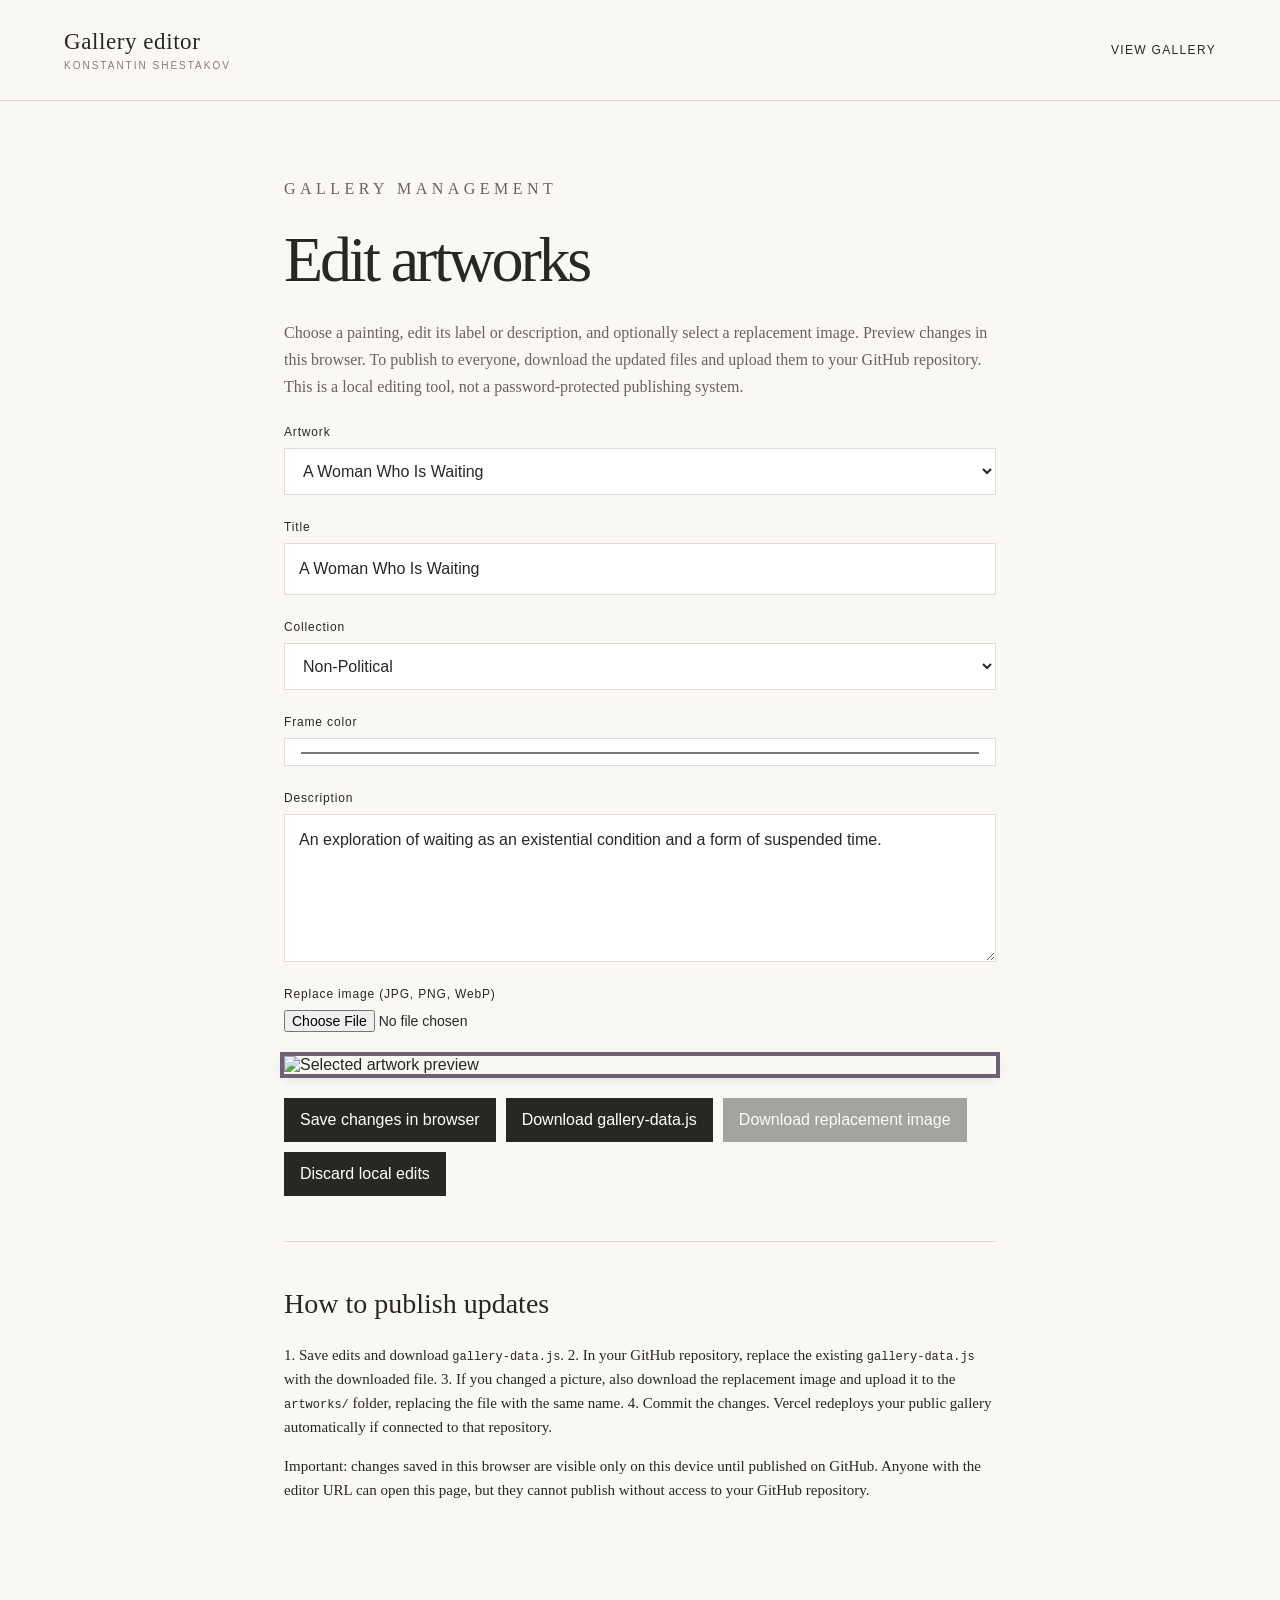
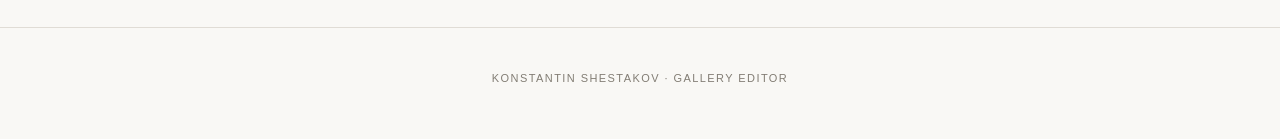
==== edit.html @ 8d38f8f2 "Add files via upload" ====
<!doctype html><html lang="en"><head><meta charset="UTF-8"><meta name="viewport" content="width=device-width,initial-scale=1"><title>Edit Gallery | Konstantin Shestakov</title><link rel="stylesheet" href="style.css"></head><body><header><div><div class="brand">Gallery editor</div><div class="sub">Konstantin Shestakov</div></div><a class="toplink" href="index.html">View gallery</a></header><main class="editor"><p class="eyebrow">Gallery management</p><h1>Edit artworks</h1><p>Choose a painting, edit its label or description, and optionally select a replacement image. Preview changes in this browser. To publish to everyone, download the updated files and upload them to your GitHub repository. This is a local editing tool, not a password-protected publishing system.</p><label for="choose">Artwork</label><select id="choose"></select><label for="title">Title</label><input id="title" type="text"><label for="category">Collection</label><select id="category"><option value="political">Political</option><option value="non-political">Non-Political</option></select><label for="frame-color">Frame color</label><input id="frame-color" type="color" value="#807667"><label for="description">Description</label><textarea id="description" rows="5"></textarea><label for="picture">Replace image (JPG, PNG, WebP)</label><input id="picture" type="file" accept="image/jpeg,image/png,image/webp"><img id="preview" alt="Selected artwork preview" class="editor-preview"><div class="editor-actions"><button id="save" type="button">Save changes in browser</button><button id="download-data" type="button">Download gallery-data.js</button><button id="download-picture" type="button" disabled>Download replacement image</button><button id="reset" type="button">Discard local edits</button></div><p class="editor-status" id="status" role="status"></p><div class="editor-help"><h2>How to publish updates</h2><p>1. Save edits and download <code>gallery-data.js</code>. 2. In your GitHub repository, replace the existing <code>gallery-data.js</code> with the downloaded file. 3. If you changed a picture, also download the replacement image and upload it to the <code>artworks/</code> folder, replacing the file with the same name. 4. Commit the changes. Vercel redeploys your public gallery automatically if connected to that repository.</p><p>Important: changes saved in this browser are visible only on this device until published on GitHub. Anyone with the editor URL can open this page, but they cannot publish without access to your GitHub repository.</p></div></main><footer>Konstantin Shestakov · Gallery editor</footer><script src="gallery-data.js"></script><script src="editor.js"></script></body></html>
---- style.css ----
:root{--paper:#f9f8f5;--ink:#292723;--muted:#827d74;--line:#e0dcd5;--frame:#33312d}*{box-sizing:border-box}html{scroll-behavior:smooth}body{margin:0;background:var(--paper);color:var(--ink);font-family:Arial,Helvetica,sans-serif;-webkit-font-smoothing:antialiased}button{font:inherit}header{border-bottom:1px solid var(--line);padding:29px clamp(22px,5vw,84px);display:flex;justify-content:space-between;align-items:center;gap:20px}.brand{font:23px Georgia,serif;letter-spacing:.025em}header .sub{margin-top:5px;text-transform:uppercase;letter-spacing:.2em;font-size:10px;color:var(--muted)}.toplink{font-size:12px;text-decoration:none;color:var(--ink);letter-spacing:.11em;text-transform:uppercase}.hero{text-align:center;padding:100px 20px 86px;max-width:950px;margin:auto}.eyebrow{font-size:11px;letter-spacing:.28em;text-transform:uppercase;color:var(--muted)}h1{font:normal clamp(42px,7vw,91px)/1.04 Georgia,'Times New Roman',serif;letter-spacing:-.05em;margin:25px 0}.hero p{font:18px/1.65 Georgia,serif;color:#69655f;max-width:510px;margin:0 auto}.collection{max-width:1480px;margin:0 auto;padding:0 clamp(20px,5vw,80px) 115px}.controls{display:flex;gap:25px;border-bottom:1px solid var(--line);align-items:center;justify-content:center;margin-bottom:65px;flex-wrap:wrap}.tab{border:0;background:none;padding:19px 0 20px;cursor:pointer;color:var(--muted);font-size:12px;letter-spacing:.13em;text-transform:uppercase;border-bottom:2px solid transparent}.tab.active{color:var(--ink);border-bottom-color:var(--ink)}.count{font-size:10px;color:var(--muted);margin-left:5px}.intro{margin:0 0 50px;display:flex;justify-content:space-between;align-items:end;gap:20px}.intro h2{font:normal 34px Georgia,serif;margin:0}.intro p{font-size:12px;letter-spacing:.08em;color:var(--muted);margin:0}.grid{display:grid;grid-template-columns:repeat(3,minmax(0,1fr));column-gap:clamp(20px,4vw,65px);row-gap:90px}.art{min-width:0;cursor:pointer}.art-image{height:clamp(240px,31vw,480px);display:flex;justify-content:center;align-items:center;padding:16px 10px 22px}.art img{display:block;width:auto;height:auto;max-height:100%;max-width:100%;object-fit:contain;box-shadow:0 2px 10px #00000012;outline:3px solid var(--frame);outline-offset:0;border:2px solid #e6dfd4;transition:transform .3s ease,box-shadow .3s ease}.art:hover img{transform:translateY(-4px);box-shadow:0 12px 30px #0000001b}.art-meta{text-align:center;padding:8px 8px 0}.art-title{font:19px Georgia,serif}.art-cat{font-size:10px;text-transform:uppercase;letter-spacing:.17em;color:var(--muted);margin-top:11px}.empty{color:var(--muted)}footer{text-align:center;border-top:1px solid var(--line);padding:44px 16px 55px;color:var(--muted);font-size:11px;letter-spacing:.13em;text-transform:uppercase}.lightbox{position:fixed;inset:0;background:#f9f8f5f7;z-index:30;display:none;overflow-y:auto}.lightbox.open{display:block}.lb-close{position:fixed;right:25px;top:20px;z-index:2;background:var(--paper);border:1px solid var(--line);width:42px;height:42px;cursor:pointer;font-size:24px}.lb-inner{min-height:100vh;display:grid;grid-template-columns:minmax(0,1.65fr) minmax(270px,.7fr);align-items:center;gap:clamp(30px,5vw,85px);padding:70px clamp(25px,7vw,110px)}.lb-image{display:flex;justify-content:center;align-items:center;min-height:50vh}.lb-image img{max-height:78vh;max-width:100%;object-fit:contain;outline:4px solid var(--frame);border:2px solid #e6dfd4;box-shadow:0 15px 60px #0002}.lb-meta .eyebrow{font-size:10px}.lb-meta h2{font:normal clamp(30px,3.5vw,52px)/1.12 Georgia,serif;margin:22px 0 26px}.lb-meta p{font:17px/1.65 Georgia,serif;color:#65605a}.lb-nav{display:flex;gap:14px;margin-top:40px}.lb-nav button{padding:12px 17px;border:1px solid var(--line);background:transparent;cursor:pointer;color:var(--ink)}.notice{font-size:11px;color:var(--muted);margin-top:26px}@media(max-width:900px){.grid{grid-template-columns:repeat(2,minmax(0,1fr));gap:45px 20px}.art-image{height:clamp(220px,45vw,400px)}.lb-inner{grid-template-columns:1fr;padding:75px 25px 35px;gap:35px}.lb-image img{max-height:58vh}.lb-meta{max-width:650px;margin:0 auto;width:100%}}@media(max-width:550px){header{padding:22px}.brand{font-size:19px}.toplink{font-size:10px}.hero{padding:72px 20px 55px}.hero p{font-size:16px}.grid{grid-template-columns:1fr;row-gap:45px}.art-image{height:auto;min-height:0;padding:10px 20px 16px}.art-image img{max-height:490px}.controls{gap:20px;margin-bottom:48px}.intro{display:block}.intro p{margin-top:12px}.collection{padding-bottom:70px}.lb-image img{max-height:50vh}}

/* Mobile-first editor and extra small screens */
.editor{max-width:760px;padding:58px 24px 110px;margin:auto}.editor h1{font-size:clamp(36px,6vw,64px)}.editor>p{font:16px/1.7 Georgia,serif;color:#68635c}.editor label{display:block;margin:25px 0 9px;font-size:12px;letter-spacing:.07em}.editor input:not([type=file]),.editor select,.editor textarea{display:block;width:100%;background:white;border:1px solid var(--line);padding:13px 14px;font:16px/1.5 Arial,sans-serif;color:var(--ink);border-radius:0}.editor input[type=file]{width:100%;font-size:14px}.editor-preview{display:block;max-width:100%;max-height:350px;object-fit:contain;margin:24px auto;outline:3px solid var(--frame)}.editor-actions{display:flex;flex-wrap:wrap;gap:10px}.editor-actions button{padding:12px 15px;background:var(--ink);color:white;border:1px solid var(--ink);cursor:pointer}.editor-actions button:disabled{opacity:.4;cursor:not-allowed}.editor-status{font-size:13px;color:var(--ink)}.editor-help{margin-top:45px;padding-top:22px;border-top:1px solid var(--line);font:15px/1.6 Georgia,serif}.editor-help h2{font:28px Georgia,serif}.editor-help code{font-size:12px}@media(max-width:550px){.editor{padding:35px 20px 65px}.editor-actions{display:grid}.editor-actions button{width:100%}.controls{gap:12px;justify-content:space-between}.tab{font-size:10px;letter-spacing:.04em}.hero h1{font-size:clamp(42px,12vw,60px)}.lb-inner{padding:75px 20px 30px}.lb-meta h2{font-size:33px}.lb-meta p{font-size:16px}}@media(max-width:360px){.toplink{display:none}.tab{font-size:9px}.controls{gap:7px}}

/* Coordinated, museum-style framing inspired by My Cat. */
.painting-frame{--art-frame:#807667;display:inline-flex;align-items:center;justify-content:center;max-width:100%;max-height:100%;padding:clamp(8px,1.1vw,14px);background:#f4efe5;border:clamp(5px,.7vw,9px) solid var(--art-frame);box-shadow:inset 0 0 0 1px #ffffffb8,0 2px 2px #0000001a,0 9px 20px #00000017;outline:1px solid #392a1b33;outline-offset:-2px;transition:transform .25s ease,box-shadow .25s ease}
.art-image img,.lb-image img{outline:none;border:none;box-shadow:none;max-width:100%;max-height:100%;object-fit:contain;display:block;transition:none}
.art:hover img{transform:none;box-shadow:none}
.art:hover .painting-frame{transform:translateY(-4px);box-shadow:inset 0 0 0 1px #ffffffb8,0 12px 28px #00000025}
.art-image .painting-frame{max-height:100%}
.lb-image .painting-frame{max-height:min(80vh,850px);padding:clamp(10px,1.4vw,20px);border-width:clamp(6px,.9vw,12px)}
.lb-image .painting-frame img{max-height:calc(80vh - 70px)}
.editor-preview{outline:none;box-shadow:0 0 0 6px var(--preview-frame,#807667),0 0 0 12px #f4efe5,0 6px 15px #0002;margin:33px auto}
@media(max-width:550px){.painting-frame{padding:9px;border-width:5px}.lb-image .painting-frame{max-height:55vh;padding:9px;border-width:6px}.lb-image .painting-frame img{max-height:calc(55vh - 36px)}}

/* FIX v3: flush frames, not a second floating rectangle surrounding photo backgrounds. */
.art-image{padding:0 4px 14px;height:clamp(250px,32vw,490px);}
.painting-frame,.lb-image .painting-frame{
  box-sizing:content-box;padding:0!important;
  border:solid var(--art-frame);border-width:4px!important;
  background:transparent!important;outline:none!important;
  max-width:100%;max-height:100%;
  box-shadow:0 1px 3px #00000024,0 8px 20px #00000010;
}
.painting-frame img,.art-image img{max-width:100%;max-height:100%;width:auto;height:auto;object-fit:contain;vertical-align:middle;}
.lb-image .painting-frame{max-height:min(79vh,850px);max-width:100%}
.lb-image .painting-frame img{max-height:calc(79vh - 8px);max-width:100%;}
.art:hover .painting-frame{transform:translateY(-3px)}
.editor-preview{outline:none!important;box-shadow:0 0 0 4px var(--preview-frame,#807667),0 3px 14px #0002;margin:24px auto}
@media(max-width:900px){.art-image{height:clamp(225px,47vw,430px)}}
@media(max-width:550px){.art-image{height:auto;min-height:0;padding:2px 12px 12px}.art-image img{max-height:510px}.painting-frame,.lb-image .painting-frame{border-width:3px!important}.lb-image .painting-frame img{max-height:calc(55vh - 6px)}}
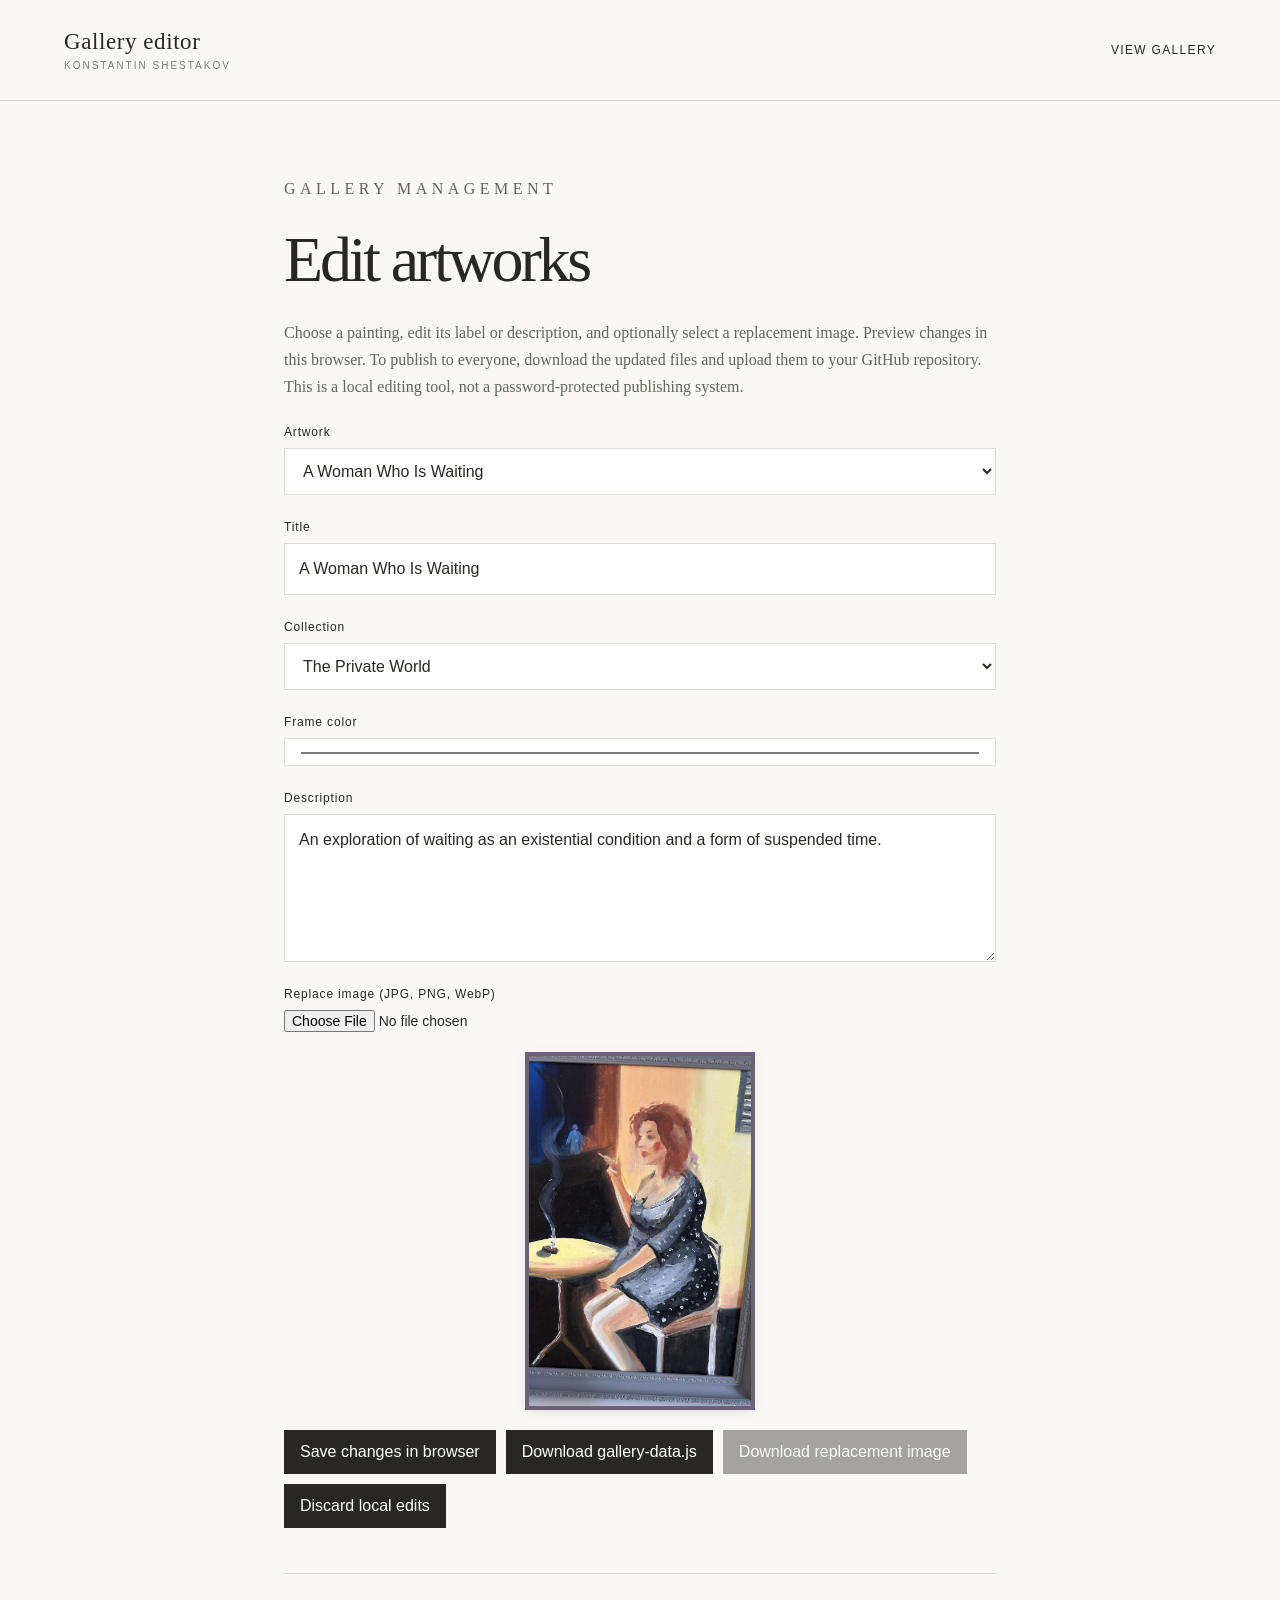
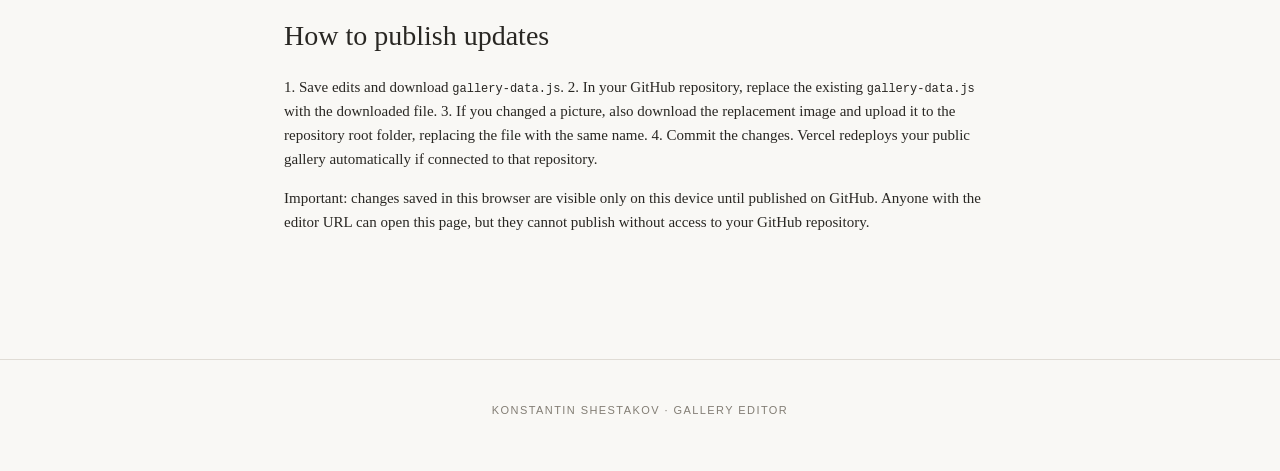
==== commit 25cc81a2: "Add files via upload" ====
--- a/edit.html
+++ b/edit.html
@@ -1 +1 @@
-<!doctype html><html lang="en"><head><meta charset="UTF-8"><meta name="viewport" content="width=device-width,initial-scale=1"><title>Edit Gallery | Konstantin Shestakov</title><link rel="stylesheet" href="style.css"></head><body><header><div><div class="brand">Gallery editor</div><div class="sub">Konstantin Shestakov</div></div><a class="toplink" href="index.html">View gallery</a></header><main class="editor"><p class="eyebrow">Gallery management</p><h1>Edit artworks</h1><p>Choose a painting, edit its label or description, and optionally select a replacement image. Preview changes in this browser. To publish to everyone, download the updated files and upload them to your GitHub repository. This is a local editing tool, not a password-protected publishing system.</p><label for="choose">Artwork</label><select id="choose"></select><label for="title">Title</label><input id="title" type="text"><label for="category">Collection</label><select id="category"><option value="political">Political</option><option value="non-political">Non-Political</option></select><label for="frame-color">Frame color</label><input id="frame-color" type="color" value="#807667"><label for="description">Description</label><textarea id="description" rows="5"></textarea><label for="picture">Replace image (JPG, PNG, WebP)</label><input id="picture" type="file" accept="image/jpeg,image/png,image/webp"><img id="preview" alt="Selected artwork preview" class="editor-preview"><div class="editor-actions"><button id="save" type="button">Save changes in browser</button><button id="download-data" type="button">Download gallery-data.js</button><button id="download-picture" type="button" disabled>Download replacement image</button><button id="reset" type="button">Discard local edits</button></div><p class="editor-status" id="status" role="status"></p><div class="editor-help"><h2>How to publish updates</h2><p>1. Save edits and download <code>gallery-data.js</code>. 2. In your GitHub repository, replace the existing <code>gallery-data.js</code> with the downloaded file. 3. If you changed a picture, also download the replacement image and upload it to the <code>artworks/</code> folder, replacing the file with the same name. 4. Commit the changes. Vercel redeploys your public gallery automatically if connected to that repository.</p><p>Important: changes saved in this browser are visible only on this device until published on GitHub. Anyone with the editor URL can open this page, but they cannot publish without access to your GitHub repository.</p></div></main><footer>Konstantin Shestakov · Gallery editor</footer><script src="gallery-data.js"></script><script src="editor.js"></script></body></html>+<!doctype html><html lang="en"><head><meta charset="UTF-8"><meta name="viewport" content="width=device-width,initial-scale=1"><title>Edit Gallery | Konstantin Shestakov</title><link rel="stylesheet" href="style.css"></head><body><header><div><div class="brand">Gallery editor</div><div class="sub">Konstantin Shestakov</div></div><a class="toplink" href="index.html">View gallery</a></header><main class="editor"><p class="eyebrow">Gallery management</p><h1>Edit artworks</h1><p>Choose a painting, edit its label or description, and optionally select a replacement image. Preview changes in this browser. To publish to everyone, download the updated files and upload them to your GitHub repository. This is a local editing tool, not a password-protected publishing system.</p><label for="choose">Artwork</label><select id="choose"></select><label for="title">Title</label><input id="title" type="text"><label for="category">Collection</label><select id="category"><option value="political">Conflict &amp; Control</option><option value="non-political">The Private World</option></select><label for="frame-color">Frame color</label><input id="frame-color" type="color" value="#807667"><label for="description">Description</label><textarea id="description" rows="5"></textarea><label for="picture">Replace image (JPG, PNG, WebP)</label><input id="picture" type="file" accept="image/jpeg,image/png,image/webp"><img id="preview" alt="Selected artwork preview" class="editor-preview"><div class="editor-actions"><button id="save" type="button">Save changes in browser</button><button id="download-data" type="button">Download gallery-data.js</button><button id="download-picture" type="button" disabled>Download replacement image</button><button id="reset" type="button">Discard local edits</button></div><p class="editor-status" id="status" role="status"></p><div class="editor-help"><h2>How to publish updates</h2><p>1. Save edits and download <code>gallery-data.js</code>. 2. In your GitHub repository, replace the existing <code>gallery-data.js</code> with the downloaded file. 3. If you changed a picture, also download the replacement image and upload it to the repository root folder, replacing the file with the same name. 4. Commit the changes. Vercel redeploys your public gallery automatically if connected to that repository.</p><p>Important: changes saved in this browser are visible only on this device until published on GitHub. Anyone with the editor URL can open this page, but they cannot publish without access to your GitHub repository.</p></div></main><footer>Konstantin Shestakov · Gallery editor</footer><script src="gallery-data.js"></script><script src="editor.js"></script></body></html>
--- a/style.css
+++ b/style.css
@@ -31,3 +31,47 @@
 .editor-preview{outline:none!important;box-shadow:0 0 0 4px var(--preview-frame,#807667),0 3px 14px #0002;margin:24px auto}
 @media(max-width:900px){.art-image{height:clamp(225px,47vw,430px)}}
 @media(max-width:550px){.art-image{height:auto;min-height:0;padding:2px 12px 12px}.art-image img{max-height:510px}.painting-frame,.lb-image .painting-frame{border-width:3px!important}.lb-image .painting-frame img{max-height:calc(55vh - 6px)}}
+
+/* FIX v4 — artwork dimensions are bounded by pixel sizes, not percentage heights.
+   Avoids oversized paintings overlapping headings and captions. */
+.grid .art { min-width:0; display:flex; flex-direction:column; }
+.grid .art-image {
+  width:100%; height:430px; min-height:0;
+  display:flex; align-items:center; justify-content:center;
+  padding:10px 8px 14px; overflow:hidden;
+}
+.grid .art-image .painting-frame {
+  box-sizing:border-box!important; display:block!important;
+  width:fit-content!important; height:fit-content!important;
+  max-width:100%!important; max-height:none!important;
+  flex:0 1 auto; padding:0!important;
+  border:4px solid var(--art-frame)!important;
+  line-height:0; background:transparent!important;
+}
+.grid .art-image .painting-frame img {
+  display:block!important;
+  width:auto!important; height:auto!important;
+  max-width:100%!important; max-height:395px!important;
+  object-fit:contain!important;
+}
+.grid .art-meta { position:relative; padding:12px 8px 0; flex:0 0 auto; }
+.lb-image .painting-frame { display:inline-block!important; width:fit-content!important; height:fit-content!important; max-height:none!important; max-width:100%!important; padding:0!important; line-height:0; }
+.lb-image .painting-frame img { display:block; width:auto!important; height:auto!important; max-height:75vh!important; max-width:100%!important; object-fit:contain!important; }
+@media(max-width:1100px) and (min-width:901px){
+  .grid .art-image{height:350px}
+  .grid .art-image .painting-frame img{max-height:315px!important}
+}
+@media(max-width:900px){
+  .grid .art-image{height:370px}
+  .grid .art-image .painting-frame img{max-height:335px!important}
+}
+@media(max-width:550px){
+  .grid .art-image{height:420px;padding:10px 12px 12px}
+  .grid .art-image .painting-frame img{max-height:390px!important}
+  .grid .art-meta{padding-top:10px}
+  .lb-image .painting-frame img{max-height:52vh!important}
+}
+@media(max-width:390px){
+  .grid .art-image{height:365px}
+  .grid .art-image .painting-frame img{max-height:335px!important}
+}
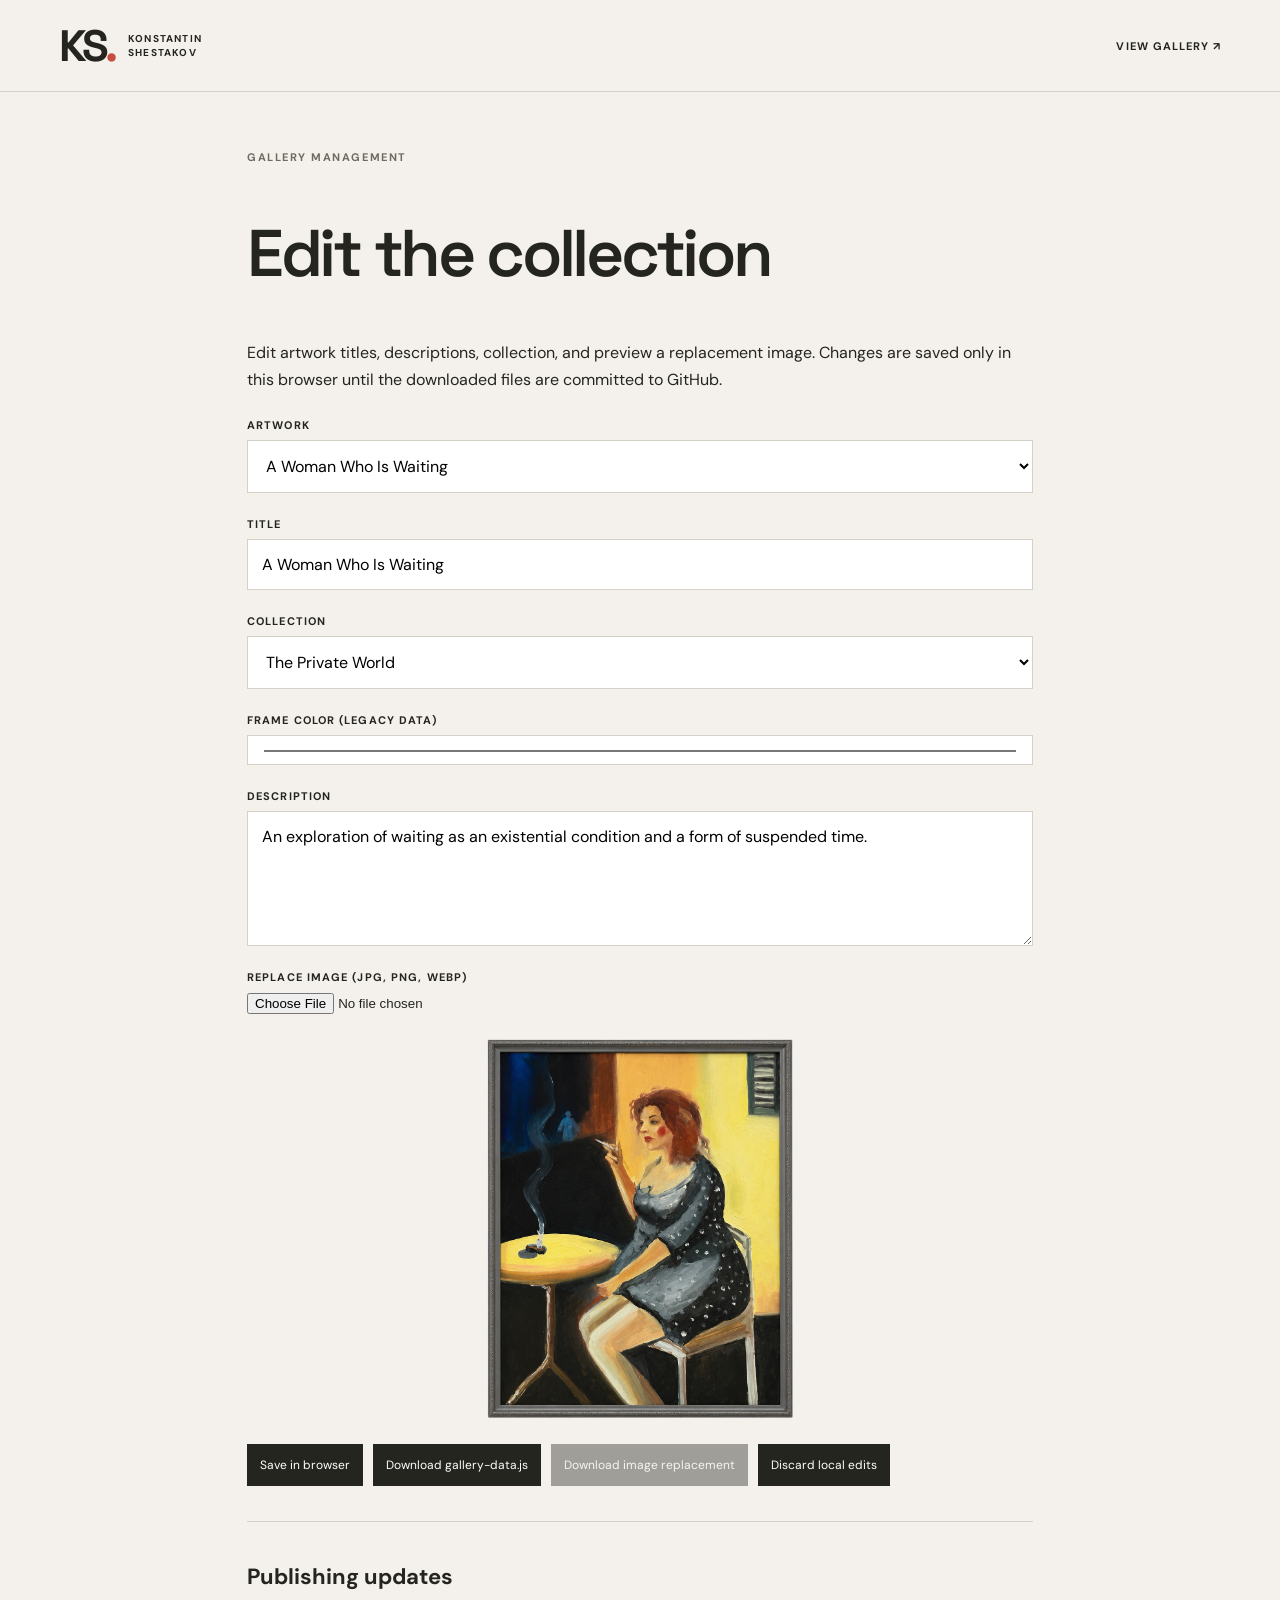
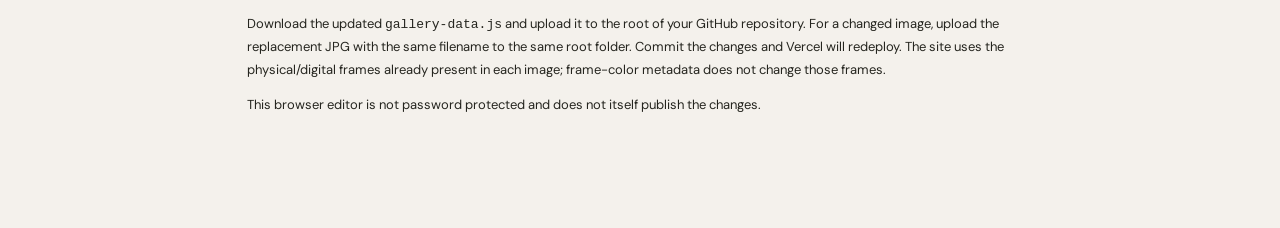
==== commit 4f848a6c: "Add files via upload" ====
--- a/edit.html
+++ b/edit.html
@@ -1 +1 @@
-<!doctype html><html lang="en"><head><meta charset="UTF-8"><meta name="viewport" content="width=device-width,initial-scale=1"><title>Edit Gallery | Konstantin Shestakov</title><link rel="stylesheet" href="style.css"></head><body><header><div><div class="brand">Gallery editor</div><div class="sub">Konstantin Shestakov</div></div><a class="toplink" href="index.html">View gallery</a></header><main class="editor"><p class="eyebrow">Gallery management</p><h1>Edit artworks</h1><p>Choose a painting, edit its label or description, and optionally select a replacement image. Preview changes in this browser. To publish to everyone, download the updated files and upload them to your GitHub repository. This is a local editing tool, not a password-protected publishing system.</p><label for="choose">Artwork</label><select id="choose"></select><label for="title">Title</label><input id="title" type="text"><label for="category">Collection</label><select id="category"><option value="political">Conflict &amp; Control</option><option value="non-political">The Private World</option></select><label for="frame-color">Frame color</label><input id="frame-color" type="color" value="#807667"><label for="description">Description</label><textarea id="description" rows="5"></textarea><label for="picture">Replace image (JPG, PNG, WebP)</label><input id="picture" type="file" accept="image/jpeg,image/png,image/webp"><img id="preview" alt="Selected artwork preview" class="editor-preview"><div class="editor-actions"><button id="save" type="button">Save changes in browser</button><button id="download-data" type="button">Download gallery-data.js</button><button id="download-picture" type="button" disabled>Download replacement image</button><button id="reset" type="button">Discard local edits</button></div><p class="editor-status" id="status" role="status"></p><div class="editor-help"><h2>How to publish updates</h2><p>1. Save edits and download <code>gallery-data.js</code>. 2. In your GitHub repository, replace the existing <code>gallery-data.js</code> with the downloaded file. 3. If you changed a picture, also download the replacement image and upload it to the repository root folder, replacing the file with the same name. 4. Commit the changes. Vercel redeploys your public gallery automatically if connected to that repository.</p><p>Important: changes saved in this browser are visible only on this device until published on GitHub. Anyone with the editor URL can open this page, but they cannot publish without access to your GitHub repository.</p></div></main><footer>Konstantin Shestakov · Gallery editor</footer><script src="gallery-data.js"></script><script src="editor.js"></script></body></html>+<!doctype html><html lang="en"><head><meta charset="utf-8"><meta name="viewport" content="width=device-width,initial-scale=1"><title>Edit Gallery | Konstantin Shestakov</title><link rel="stylesheet" href="style.css"></head><body><header class="site-header"><a class="identity" href="index.html"><span class="identity-mark">KS<span class="mark-dot">.</span></span><span class="identity-name">KONSTANTIN<br>SHESTAKOV</span></a><a class="navlink" href="index.html">VIEW GALLERY ↗</a></header><main class="editor"><p class="eyebrow">GALLERY MANAGEMENT</p><h1>Edit the collection</h1><p>Edit artwork titles, descriptions, collection, and preview a replacement image. Changes are saved only in this browser until the downloaded files are committed to GitHub.</p><label for="choose">ARTWORK</label><select id="choose"></select><label for="title">TITLE</label><input id="title" type="text"><label for="category">COLLECTION</label><select id="category"><option value="political">Conflict &amp; Control</option><option value="non-political">The Private World</option></select><label for="frame-color">FRAME COLOR (LEGACY DATA)</label><input id="frame-color" type="color" value="#807667"><label for="description">DESCRIPTION</label><textarea id="description" rows="5"></textarea><label for="picture">REPLACE IMAGE (JPG, PNG, WEBP)</label><input id="picture" type="file" accept="image/jpeg,image/png,image/webp"><img id="preview" alt="Selected artwork preview" class="editor-preview"><div class="editor-actions"><button id="save" type="button">Save in browser</button><button id="download-data" type="button">Download gallery-data.js</button><button id="download-picture" type="button" disabled>Download image replacement</button><button id="reset" type="button">Discard local edits</button></div><p class="editor-status" id="status" role="status"></p><div class="editor-help"><h2>Publishing updates</h2><p>Download the updated <code>gallery-data.js</code> and upload it to the root of your GitHub repository. For a changed image, upload the replacement JPG with the same filename to the same root folder. Commit the changes and Vercel will redeploy. The site uses the physical/digital frames already present in each image; frame-color metadata does not change those frames.</p><p>This browser editor is not password protected and does not itself publish the changes.</p></div></main><script src="gallery-data.js"></script><script src="editor.js"></script></body></html>
--- a/style.css
+++ b/style.css
@@ -1,77 +1,5 @@
-
-:root{--paper:#f9f8f5;--ink:#292723;--muted:#827d74;--line:#e0dcd5;--frame:#33312d}*{box-sizing:border-box}html{scroll-behavior:smooth}body{margin:0;background:var(--paper);color:var(--ink);font-family:Arial,Helvetica,sans-serif;-webkit-font-smoothing:antialiased}button{font:inherit}header{border-bottom:1px solid var(--line);padding:29px clamp(22px,5vw,84px);display:flex;justify-content:space-between;align-items:center;gap:20px}.brand{font:23px Georgia,serif;letter-spacing:.025em}header .sub{margin-top:5px;text-transform:uppercase;letter-spacing:.2em;font-size:10px;color:var(--muted)}.toplink{font-size:12px;text-decoration:none;color:var(--ink);letter-spacing:.11em;text-transform:uppercase}.hero{text-align:center;padding:100px 20px 86px;max-width:950px;margin:auto}.eyebrow{font-size:11px;letter-spacing:.28em;text-transform:uppercase;color:var(--muted)}h1{font:normal clamp(42px,7vw,91px)/1.04 Georgia,'Times New Roman',serif;letter-spacing:-.05em;margin:25px 0}.hero p{font:18px/1.65 Georgia,serif;color:#69655f;max-width:510px;margin:0 auto}.collection{max-width:1480px;margin:0 auto;padding:0 clamp(20px,5vw,80px) 115px}.controls{display:flex;gap:25px;border-bottom:1px solid var(--line);align-items:center;justify-content:center;margin-bottom:65px;flex-wrap:wrap}.tab{border:0;background:none;padding:19px 0 20px;cursor:pointer;color:var(--muted);font-size:12px;letter-spacing:.13em;text-transform:uppercase;border-bottom:2px solid transparent}.tab.active{color:var(--ink);border-bottom-color:var(--ink)}.count{font-size:10px;color:var(--muted);margin-left:5px}.intro{margin:0 0 50px;display:flex;justify-content:space-between;align-items:end;gap:20px}.intro h2{font:normal 34px Georgia,serif;margin:0}.intro p{font-size:12px;letter-spacing:.08em;color:var(--muted);margin:0}.grid{display:grid;grid-template-columns:repeat(3,minmax(0,1fr));column-gap:clamp(20px,4vw,65px);row-gap:90px}.art{min-width:0;cursor:pointer}.art-image{height:clamp(240px,31vw,480px);display:flex;justify-content:center;align-items:center;padding:16px 10px 22px}.art img{display:block;width:auto;height:auto;max-height:100%;max-width:100%;object-fit:contain;box-shadow:0 2px 10px #00000012;outline:3px solid var(--frame);outline-offset:0;border:2px solid #e6dfd4;transition:transform .3s ease,box-shadow .3s ease}.art:hover img{transform:translateY(-4px);box-shadow:0 12px 30px #0000001b}.art-meta{text-align:center;padding:8px 8px 0}.art-title{font:19px Georgia,serif}.art-cat{font-size:10px;text-transform:uppercase;letter-spacing:.17em;color:var(--muted);margin-top:11px}.empty{color:var(--muted)}footer{text-align:center;border-top:1px solid var(--line);padding:44px 16px 55px;color:var(--muted);font-size:11px;letter-spacing:.13em;text-transform:uppercase}.lightbox{position:fixed;inset:0;background:#f9f8f5f7;z-index:30;display:none;overflow-y:auto}.lightbox.open{display:block}.lb-close{position:fixed;right:25px;top:20px;z-index:2;background:var(--paper);border:1px solid var(--line);width:42px;height:42px;cursor:pointer;font-size:24px}.lb-inner{min-height:100vh;display:grid;grid-template-columns:minmax(0,1.65fr) minmax(270px,.7fr);align-items:center;gap:clamp(30px,5vw,85px);padding:70px clamp(25px,7vw,110px)}.lb-image{display:flex;justify-content:center;align-items:center;min-height:50vh}.lb-image img{max-height:78vh;max-width:100%;object-fit:contain;outline:4px solid var(--frame);border:2px solid #e6dfd4;box-shadow:0 15px 60px #0002}.lb-meta .eyebrow{font-size:10px}.lb-meta h2{font:normal clamp(30px,3.5vw,52px)/1.12 Georgia,serif;margin:22px 0 26px}.lb-meta p{font:17px/1.65 Georgia,serif;color:#65605a}.lb-nav{display:flex;gap:14px;margin-top:40px}.lb-nav button{padding:12px 17px;border:1px solid var(--line);background:transparent;cursor:pointer;color:var(--ink)}.notice{font-size:11px;color:var(--muted);margin-top:26px}@media(max-width:900px){.grid{grid-template-columns:repeat(2,minmax(0,1fr));gap:45px 20px}.art-image{height:clamp(220px,45vw,400px)}.lb-inner{grid-template-columns:1fr;padding:75px 25px 35px;gap:35px}.lb-image img{max-height:58vh}.lb-meta{max-width:650px;margin:0 auto;width:100%}}@media(max-width:550px){header{padding:22px}.brand{font-size:19px}.toplink{font-size:10px}.hero{padding:72px 20px 55px}.hero p{font-size:16px}.grid{grid-template-columns:1fr;row-gap:45px}.art-image{height:auto;min-height:0;padding:10px 20px 16px}.art-image img{max-height:490px}.controls{gap:20px;margin-bottom:48px}.intro{display:block}.intro p{margin-top:12px}.collection{padding-bottom:70px}.lb-image img{max-height:50vh}}
-
-/* Mobile-first editor and extra small screens */
-.editor{max-width:760px;padding:58px 24px 110px;margin:auto}.editor h1{font-size:clamp(36px,6vw,64px)}.editor>p{font:16px/1.7 Georgia,serif;color:#68635c}.editor label{display:block;margin:25px 0 9px;font-size:12px;letter-spacing:.07em}.editor input:not([type=file]),.editor select,.editor textarea{display:block;width:100%;background:white;border:1px solid var(--line);padding:13px 14px;font:16px/1.5 Arial,sans-serif;color:var(--ink);border-radius:0}.editor input[type=file]{width:100%;font-size:14px}.editor-preview{display:block;max-width:100%;max-height:350px;object-fit:contain;margin:24px auto;outline:3px solid var(--frame)}.editor-actions{display:flex;flex-wrap:wrap;gap:10px}.editor-actions button{padding:12px 15px;background:var(--ink);color:white;border:1px solid var(--ink);cursor:pointer}.editor-actions button:disabled{opacity:.4;cursor:not-allowed}.editor-status{font-size:13px;color:var(--ink)}.editor-help{margin-top:45px;padding-top:22px;border-top:1px solid var(--line);font:15px/1.6 Georgia,serif}.editor-help h2{font:28px Georgia,serif}.editor-help code{font-size:12px}@media(max-width:550px){.editor{padding:35px 20px 65px}.editor-actions{display:grid}.editor-actions button{width:100%}.controls{gap:12px;justify-content:space-between}.tab{font-size:10px;letter-spacing:.04em}.hero h1{font-size:clamp(42px,12vw,60px)}.lb-inner{padding:75px 20px 30px}.lb-meta h2{font-size:33px}.lb-meta p{font-size:16px}}@media(max-width:360px){.toplink{display:none}.tab{font-size:9px}.controls{gap:7px}}
-
-/* Coordinated, museum-style framing inspired by My Cat. */
-.painting-frame{--art-frame:#807667;display:inline-flex;align-items:center;justify-content:center;max-width:100%;max-height:100%;padding:clamp(8px,1.1vw,14px);background:#f4efe5;border:clamp(5px,.7vw,9px) solid var(--art-frame);box-shadow:inset 0 0 0 1px #ffffffb8,0 2px 2px #0000001a,0 9px 20px #00000017;outline:1px solid #392a1b33;outline-offset:-2px;transition:transform .25s ease,box-shadow .25s ease}
-.art-image img,.lb-image img{outline:none;border:none;box-shadow:none;max-width:100%;max-height:100%;object-fit:contain;display:block;transition:none}
-.art:hover img{transform:none;box-shadow:none}
-.art:hover .painting-frame{transform:translateY(-4px);box-shadow:inset 0 0 0 1px #ffffffb8,0 12px 28px #00000025}
-.art-image .painting-frame{max-height:100%}
-.lb-image .painting-frame{max-height:min(80vh,850px);padding:clamp(10px,1.4vw,20px);border-width:clamp(6px,.9vw,12px)}
-.lb-image .painting-frame img{max-height:calc(80vh - 70px)}
-.editor-preview{outline:none;box-shadow:0 0 0 6px var(--preview-frame,#807667),0 0 0 12px #f4efe5,0 6px 15px #0002;margin:33px auto}
-@media(max-width:550px){.painting-frame{padding:9px;border-width:5px}.lb-image .painting-frame{max-height:55vh;padding:9px;border-width:6px}.lb-image .painting-frame img{max-height:calc(55vh - 36px)}}
-
-/* FIX v3: flush frames, not a second floating rectangle surrounding photo backgrounds. */
-.art-image{padding:0 4px 14px;height:clamp(250px,32vw,490px);}
-.painting-frame,.lb-image .painting-frame{
-  box-sizing:content-box;padding:0!important;
-  border:solid var(--art-frame);border-width:4px!important;
-  background:transparent!important;outline:none!important;
-  max-width:100%;max-height:100%;
-  box-shadow:0 1px 3px #00000024,0 8px 20px #00000010;
-}
-.painting-frame img,.art-image img{max-width:100%;max-height:100%;width:auto;height:auto;object-fit:contain;vertical-align:middle;}
-.lb-image .painting-frame{max-height:min(79vh,850px);max-width:100%}
-.lb-image .painting-frame img{max-height:calc(79vh - 8px);max-width:100%;}
-.art:hover .painting-frame{transform:translateY(-3px)}
-.editor-preview{outline:none!important;box-shadow:0 0 0 4px var(--preview-frame,#807667),0 3px 14px #0002;margin:24px auto}
-@media(max-width:900px){.art-image{height:clamp(225px,47vw,430px)}}
-@media(max-width:550px){.art-image{height:auto;min-height:0;padding:2px 12px 12px}.art-image img{max-height:510px}.painting-frame,.lb-image .painting-frame{border-width:3px!important}.lb-image .painting-frame img{max-height:calc(55vh - 6px)}}
-
-/* FIX v4 — artwork dimensions are bounded by pixel sizes, not percentage heights.
-   Avoids oversized paintings overlapping headings and captions. */
-.grid .art { min-width:0; display:flex; flex-direction:column; }
-.grid .art-image {
-  width:100%; height:430px; min-height:0;
-  display:flex; align-items:center; justify-content:center;
-  padding:10px 8px 14px; overflow:hidden;
-}
-.grid .art-image .painting-frame {
-  box-sizing:border-box!important; display:block!important;
-  width:fit-content!important; height:fit-content!important;
-  max-width:100%!important; max-height:none!important;
-  flex:0 1 auto; padding:0!important;
-  border:4px solid var(--art-frame)!important;
-  line-height:0; background:transparent!important;
-}
-.grid .art-image .painting-frame img {
-  display:block!important;
-  width:auto!important; height:auto!important;
-  max-width:100%!important; max-height:395px!important;
-  object-fit:contain!important;
-}
-.grid .art-meta { position:relative; padding:12px 8px 0; flex:0 0 auto; }
-.lb-image .painting-frame { display:inline-block!important; width:fit-content!important; height:fit-content!important; max-height:none!important; max-width:100%!important; padding:0!important; line-height:0; }
-.lb-image .painting-frame img { display:block; width:auto!important; height:auto!important; max-height:75vh!important; max-width:100%!important; object-fit:contain!important; }
-@media(max-width:1100px) and (min-width:901px){
-  .grid .art-image{height:350px}
-  .grid .art-image .painting-frame img{max-height:315px!important}
-}
-@media(max-width:900px){
-  .grid .art-image{height:370px}
-  .grid .art-image .painting-frame img{max-height:335px!important}
-}
-@media(max-width:550px){
-  .grid .art-image{height:420px;padding:10px 12px 12px}
-  .grid .art-image .painting-frame img{max-height:390px!important}
-  .grid .art-meta{padding-top:10px}
-  .lb-image .painting-frame img{max-height:52vh!important}
-}
-@media(max-width:390px){
-  .grid .art-image{height:365px}
-  .grid .art-image .painting-frame img{max-height:335px!important}
-}
+@import url('https://fonts.googleapis.com/css2?family=DM+Sans:wght@400;500;600;700&family=Space+Grotesk:wght@400;500;600;700&display=swap');
+:root{--paper:#f4f1ec;--ink:#25251f;--soft:#a6a197;--rule:#d6d1c7;--accent:#c64d3f}*{box-sizing:border-box}html{scroll-behavior:smooth}body{margin:0;background:var(--paper);color:var(--ink);font-family:'DM Sans',Arial,sans-serif;-webkit-font-smoothing:antialiased}button,a{font:inherit}a{color:inherit;text-decoration:none}button{cursor:pointer}.site-header{height:92px;border-bottom:1px solid var(--rule);display:flex;align-items:center;justify-content:space-between;padding:0 clamp(18px,4.6vw,78px)}.identity{display:flex;align-items:center;gap:15px}.identity-mark{font:700 44px/1 'Space Grotesk',Arial,sans-serif;letter-spacing:-.105em}.mark-dot{color:var(--accent)}.identity-name{font-size:10px;line-height:1.35;letter-spacing:.12em;font-weight:700}.navlink{font-size:11px;font-weight:700;letter-spacing:.095em}.navlink span{font-size:21px;margin-left:12px;vertical-align:middle}.hero{min-height:560px;padding:68px clamp(18px,4.6vw,78px) 66px;display:flex;flex-direction:column;justify-content:space-between;border-bottom:1px solid var(--rule)}.hero-kicker,.hero-index,.hero-counter,.eyebrow,.intro #sectioncount{font-size:11px;font-weight:700;letter-spacing:.14em}.hero-kicker{display:flex;align-items:center;gap:12px}.signal{height:8px;width:8px;border-radius:50%;background:var(--accent)}.hero-index{margin-left:auto;color:#827d75}.hero h1{font:600 clamp(49px,7.4vw,118px)/.97 'Space Grotesk',Arial,sans-serif;letter-spacing:-.075em;max-width:1290px;margin:70px 0}.hero h1 em{font-style:normal;color:var(--accent)}.hero-footer{display:flex;justify-content:space-between;align-items:end;gap:30px}.hero-footer p{font-size:18px;line-height:1.55;max-width:515px;margin:0;color:#58564d}.hero-counter{white-space:nowrap}.hero-counter span{font-size:29px;padding-left:16px}.collection{padding:0 clamp(18px,4.6vw,78px) 130px;max-width:1700px;margin:auto}.collection-bar{border-bottom:1px solid var(--rule);padding:31px 0 0;display:flex;align-items:center;gap:30px;justify-content:space-between}.eyebrow{color:#6f6a61}.small-square{color:var(--accent);margin-left:6px}.controls{display:flex;gap:24px;flex-wrap:wrap}.tab{border:0;border-bottom:2px solid transparent;padding:17px 0 21px;background:transparent;color:#888279;font-size:11px;font-weight:700;letter-spacing:.09em;white-space:nowrap;transition:color .2s}.tab:hover,.tab.active{color:var(--ink)}.tab.active{border-bottom-color:var(--accent)}.tab span{color:#aaa49b;margin-left:6px}.intro{margin:62px 0 36px;display:flex;align-items:end;justify-content:space-between}.intro h2{font:600 clamp(34px,4.8vw,70px)/1 'Space Grotesk',Arial,sans-serif;letter-spacing:-.06em;margin:0}.intro #sectioncount{color:#8f887f}.grid{display:grid;grid-template-columns:repeat(3,minmax(0,1fr));column-gap:clamp(22px,3vw,55px);row-gap:66px}.art{min-width:0;display:flex;flex-direction:column;cursor:pointer;outline-offset:8px}.art-image{height:clamp(290px,34vw,500px);display:flex;align-items:center;justify-content:center;min-width:0;padding:8px 5px 16px}.art-image img{max-width:100%;max-height:100%;height:auto;width:auto;object-fit:contain;display:block;filter:drop-shadow(0 9px 8px #1715101b);transition:transform .28s ease,filter .28s ease}.art:hover img,.art:focus-visible img{transform:translateY(-5px);filter:drop-shadow(0 14px 11px #17151027)}.art-meta{border-top:1px solid var(--rule);padding:16px 0 0;display:flex;align-items:start;gap:14px;justify-content:space-between;min-height:74px}.art-title{font:600 clamp(16px,1.55vw,22px)/1.17 'Space Grotesk',Arial,sans-serif;letter-spacing:-.035em}.art-cat{font-size:9px;line-height:1.4;letter-spacing:.07em;text-align:right;text-transform:uppercase;color:#81796d;flex:0 0 96px;font-weight:700}.art:focus-visible{outline:2px solid var(--accent)}footer{border-top:1px solid var(--rule);padding:45px clamp(18px,4.6vw,78px);display:flex;justify-content:space-between;gap:18px;flex-wrap:wrap;font-size:10px;font-weight:700;letter-spacing:.11em}.lightbox{position:fixed;inset:0;background:#f4f1ecfa;z-index:100;display:none;overflow:auto}.lightbox.open{display:block}.lb-close{position:fixed;top:17px;right:23px;z-index:101;border:1px solid var(--rule);background:var(--paper);width:45px;height:45px;font-size:28px}.lb-inner{min-height:100vh;display:grid;grid-template-columns:minmax(0,1.4fr) minmax(280px,.65fr);gap:clamp(28px,5vw,80px);align-items:center;padding:80px clamp(22px,6vw,100px)}.lb-image{min-width:0;display:flex;justify-content:center;align-items:center}.lb-image img{display:block;max-width:100%;max-height:calc(100vh - 160px);object-fit:contain;filter:drop-shadow(0 12px 12px #16130f24)}.lb-meta h2{font:600 clamp(34px,4vw,63px)/1.05 'Space Grotesk',Arial,sans-serif;letter-spacing:-.06em;margin:18px 0 24px}.lb-meta p{font-size:16px;line-height:1.7;color:#514d46}.lb-nav{display:flex;gap:12px;margin:37px 0}.lb-nav button{background:transparent;border:1px solid var(--ink);padding:12px 16px;font-size:11px;letter-spacing:.08em;font-weight:700}.notice{font-size:10px;letter-spacing:.12em;color:#8c857a}.editor{max-width:830px;margin:auto;padding:45px 22px 100px}.editor h1{font:600 clamp(38px,6vw,66px) 'Space Grotesk',sans-serif;letter-spacing:-.05em}.editor>p{line-height:1.7}.editor label{display:block;margin:24px 0 8px;font-weight:700;font-size:11px;letter-spacing:.1em}.editor input:not([type=file]),.editor textarea,.editor select{display:block;width:100%;padding:14px;font:inherit;border:1px solid var(--rule);background:#fff}.editor input[type=file]{width:100%}.editor-preview{max-width:100%;max-height:380px;display:block;margin:25px auto;object-fit:contain}.editor-actions{display:flex;flex-wrap:wrap;gap:10px}.editor-actions button{border:1px solid var(--ink);background:var(--ink);color:white;padding:12px;font-size:12px}.editor-actions button:disabled{opacity:.4}.editor-status,.editor-help{font-size:13px;line-height:1.7}.editor-help{border-top:1px solid var(--rule);margin-top:35px;padding-top:18px}.editor-help h2{font-size:22px}
+@media(max-width:1150px){.collection-bar{align-items:start;flex-direction:column;gap:8px}.controls{gap:24px}.grid{grid-template-columns:repeat(2,minmax(0,1fr));column-gap:26px;row-gap:50px}.art-image{height:clamp(280px,46vw,470px)}}
+@media(max-width:650px){.site-header{height:74px}.identity-mark{font-size:36px}.identity-name{font-size:9px}.navlink{font-size:9px}.hero{min-height:440px;padding-top:39px;padding-bottom:40px}.hero-kicker{font-size:9px}.hero-index{display:none}.hero h1{font-size:clamp(44px,10.9vw,70px);line-height:1.01;margin:40px 0}.hero-footer p{font-size:14px;max-width:280px}.hero-counter{display:none}.collection{padding-bottom:65px}.collection-bar{padding-top:28px}.controls{width:100%;gap:10px;justify-content:space-between}.tab{font-size:9px;padding:14px 0;letter-spacing:0}.tab span{margin-left:2px}.intro{margin:40px 0 27px}.intro h2{font-size:35px}.grid{grid-template-columns:1fr;row-gap:33px}.art-image{height:auto;min-height:0;padding:4px 14px 14px}.art-image img{max-width:100%;max-height:480px}.art-meta{min-height:62px}.art-title{font-size:19px}.lb-inner{grid-template-columns:1fr;gap:25px;padding:80px 20px 40px}.lb-image img{max-height:53vh}.lb-meta h2{font-size:35px}.lb-meta p{font-size:15px}footer{gap:20px}.editor-actions{display:grid}.editor-actions button{width:100%}}
+@media(max-width:360px){.controls{gap:7px}.tab{font-size:8px}.navlink{display:none}}
